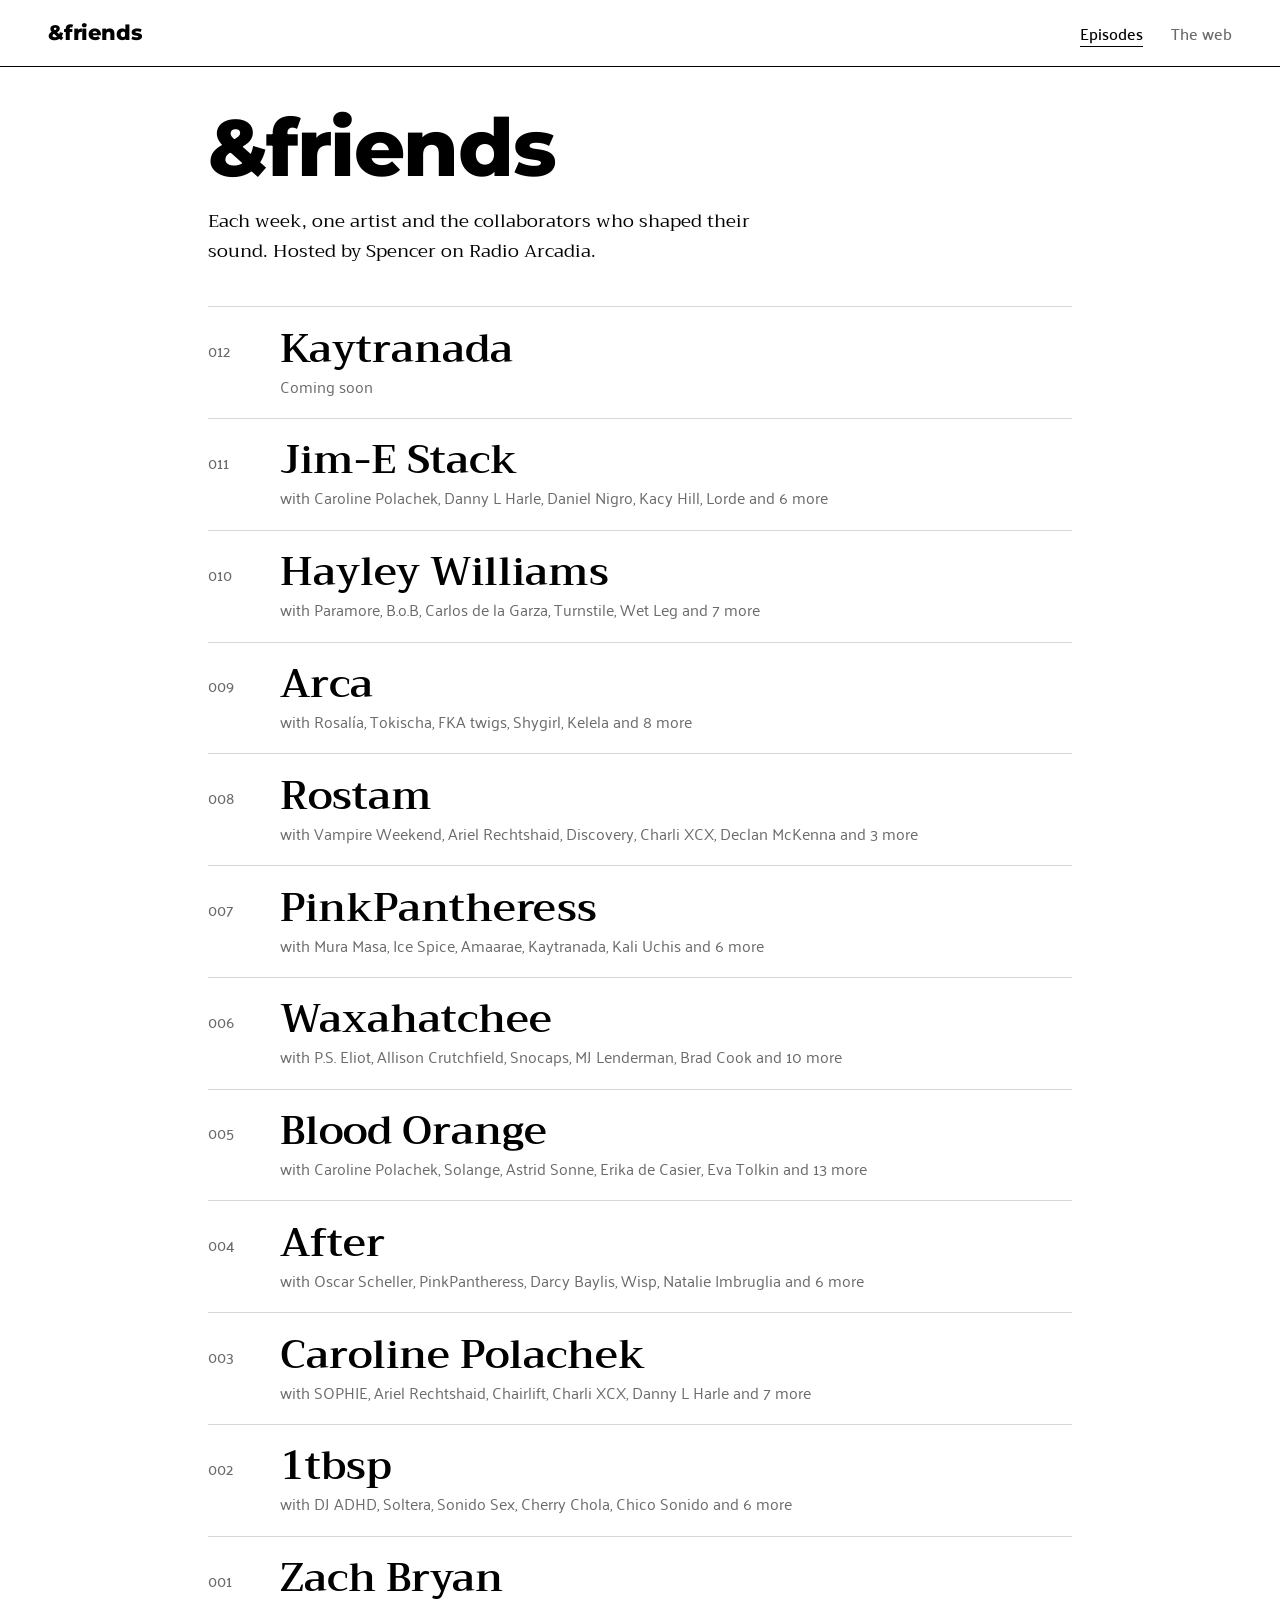
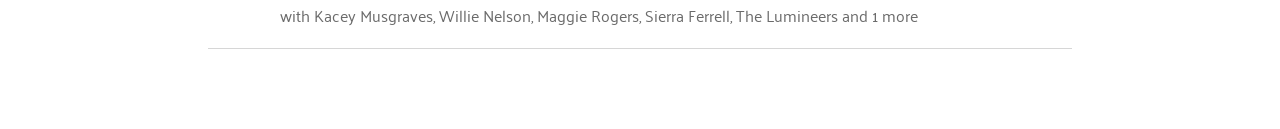
==== index.html @ b0871b99 "Add files via upload" ====
<!doctype html><html lang="en"><head><meta charset="utf-8"><meta name="viewport" content="width=device-width,initial-scale=1"><link rel="preconnect" href="https://fonts.googleapis.com"><link href="https://fonts.googleapis.com/css2?family=Montserrat:wght@800&family=Palanquin:wght@400;500;600&family=Trirong:ital,wght@0,400;0,600;1,400&display=swap" rel="stylesheet"><link rel="stylesheet" href="style.css"><title>&amp;friends</title></head><body><header><a class="logo" href="index.html">&amp;friends</a><a class="nav" href="index.html" aria-current="page">Episodes</a><a class="nav" href="web.html">The web</a></header><main><h1>&amp;friends</h1><p class="lede">Each week, one artist and the collaborators who shaped their sound. Hosted by Spencer on Radio Arcadia.</p><ol id="list"></ol></main><script src="data.js"></script><script src="common.js"></script><script>
document.getElementById("list").innerHTML=[...EPISODES].reverse().map(e=>{const p=epPeople(e);
return `<li><a href="episode.html?id=${e.id}"><span class="num">${pad(e.id)}</span><span class="name">${e.artist}</span><span class="with">${p.length?"with "+p.slice(0,5).join(", ")+(p.length>5?" and "+(p.length-5)+" more":""):"Coming soon"}</span></a></li>`}).join("");
</script></body></html>
---- style.css ----
/* Fonts: Montserrat = top level (page titles, logo), Trirong = mid level (headings, episode names, song titles),
   Palanquin = smallest level (body text, menu, details). Change the three names here to swap fonts. */
:root{
  --bg:#fff; --ink:#000; --dim:#6b6b6b; --line:#d6d6d6; --rule:#000;
  --top:"Montserrat",system-ui,sans-serif;
  --mid:"Trirong",Georgia,serif;
  --small:"Palanquin",system-ui,sans-serif;
}
*{box-sizing:border-box}
body{margin:0;background:var(--bg);color:var(--ink);font:400 1.05rem/1.6 var(--small)}
a{color:inherit}
:focus-visible{outline:2px solid var(--ink);outline-offset:3px}

header{display:flex;gap:1.75rem;align-items:baseline;padding:1.2rem clamp(1rem,4vw,3rem);border-bottom:1px solid var(--rule)}
header .logo{font:800 1.3rem var(--top);text-decoration:none;margin-right:auto;letter-spacing:-.01em}
header a.nav{font:500 1rem var(--small);color:var(--dim);text-decoration:none}
header a.nav:hover{color:var(--ink)}
header a.nav[aria-current]{color:var(--ink);text-decoration:underline;text-underline-offset:.35em;text-decoration-thickness:1px}

main{max-width:60rem;margin:0 auto;padding:2.5rem clamp(1rem,4vw,3rem) 5rem}
h1{font:800 clamp(2.4rem,8vw,5rem)/1.02 var(--top);letter-spacing:-.02em;margin:0 0 1rem}
h2{font:600 1.5rem/1.2 var(--mid);margin:2.2rem 0 .8rem}
.lede{font:400 1.15rem/1.6 var(--mid);color:var(--ink);max-width:36rem}
.hint{font:500 .95rem var(--small);color:var(--dim)}

#list{list-style:none;padding:0;margin:2.5rem 0 0;border-bottom:1px solid var(--line)}
#list a{display:grid;grid-template-columns:3.5rem 1fr;gap:0 1rem;padding:1.15rem 0;border-top:1px solid var(--line);text-decoration:none}
#list a:hover .name{text-decoration:underline;text-underline-offset:.15em;text-decoration-thickness:1px}
#list .num{font:500 .95rem var(--small);color:var(--dim);padding-top:.65rem}
#list .name{font:600 clamp(1.6rem,5vw,2.5rem)/1.15 var(--mid)}
#list .with{font:400 .98rem var(--small);color:var(--dim);grid-column:2}

.embed{border:1px dashed #999;padding:2rem;color:var(--dim);margin:1.5rem 0}
.embed.live{padding:0;border:0}
.embed iframe{width:100%;border:0}

.tracks{padding-left:1.4rem}
.tracks li{margin:.7rem 0}
.tracks b{font:600 1.1rem var(--mid)}
.tracks .by{color:var(--ink)}
.tracks small{color:var(--dim);display:block;font-size:.9rem}
.tracks em{color:var(--dim);font-style:italic;font-size:.92rem;display:block}

.collabs{list-style:none;padding:0}
.collabs li{padding:.55rem 0;border-top:1px solid var(--line)}
.collabs a{font-weight:600}
.collabs span{color:var(--dim)}
.pager{display:flex;justify-content:space-between;margin-top:3rem;padding-top:1rem;border-top:1px solid var(--rule)}

.tools{display:flex;gap:1rem;align-items:center;margin:1rem 0}
.tools input{background:#fff;border:1px solid var(--rule);color:var(--ink);padding:.5rem .8rem;font:inherit;border-radius:0;min-width:14rem}
#web{display:block;width:100%;height:75vh;min-height:460px;border-top:1px solid var(--line);border-bottom:1px solid var(--line)}
#panel{padding:1rem 0;min-height:7rem}
#panel h2{margin-top:.4rem}
#panel p{margin:.2rem 0}
#panel .list{columns:2 16rem;margin-top:.5rem}
#panel .list p{color:var(--dim)}
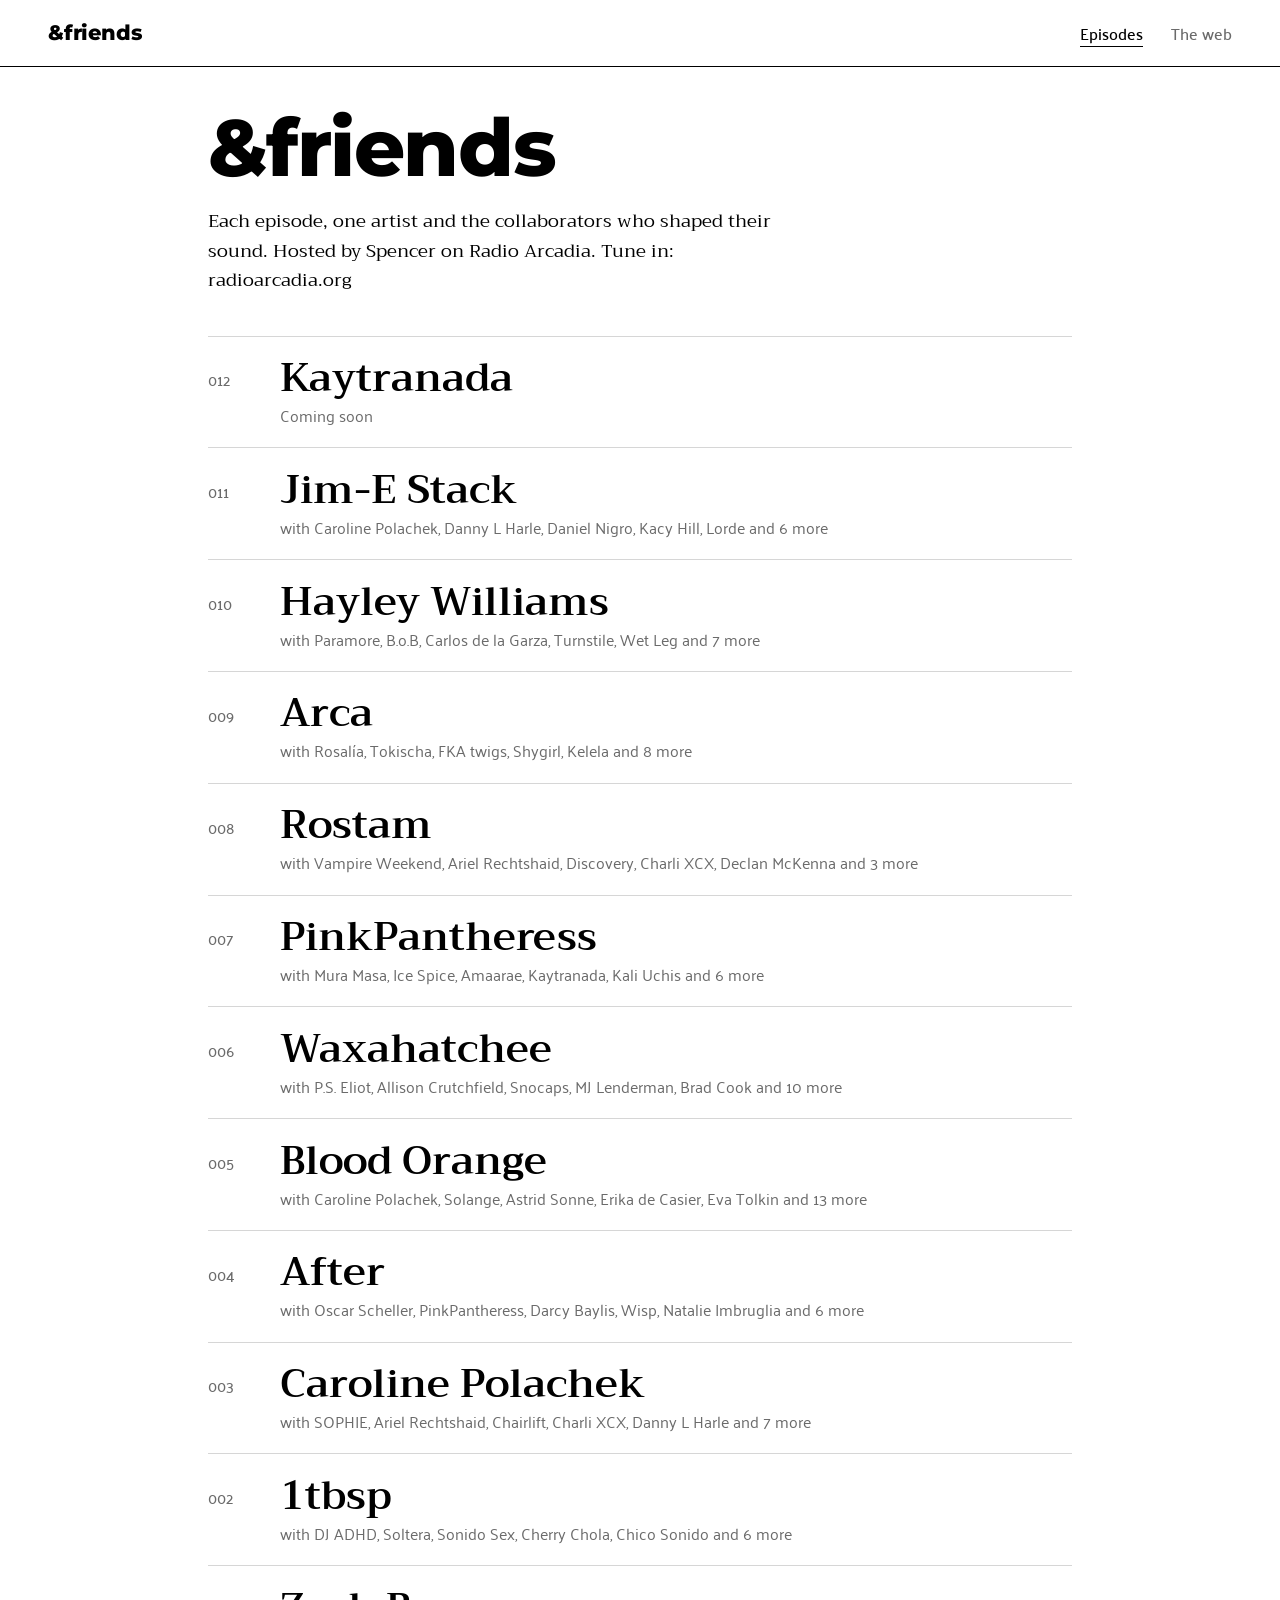
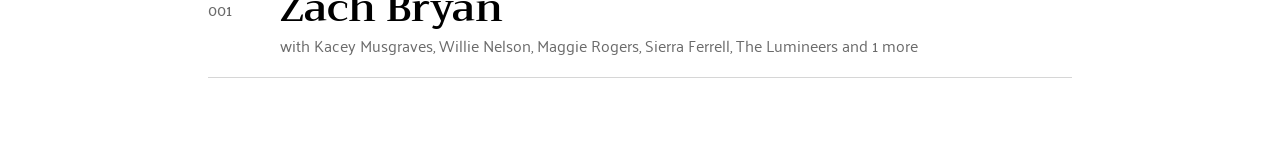
==== commit 05f8e0b0: "Update index.html" ====
--- a/index.html
+++ b/index.html
@@ -1,4 +1,5 @@
-<!doctype html><html lang="en"><head><meta charset="utf-8"><meta name="viewport" content="width=device-width,initial-scale=1"><link rel="preconnect" href="https://fonts.googleapis.com"><link href="https://fonts.googleapis.com/css2?family=Montserrat:wght@800&family=Palanquin:wght@400;500;600&family=Trirong:ital,wght@0,400;0,600;1,400&display=swap" rel="stylesheet"><link rel="stylesheet" href="style.css"><title>&amp;friends</title></head><body><header><a class="logo" href="index.html">&amp;friends</a><a class="nav" href="index.html" aria-current="page">Episodes</a><a class="nav" href="web.html">The web</a></header><main><h1>&amp;friends</h1><p class="lede">Each week, one artist and the collaborators who shaped their sound. Hosted by Spencer on Radio Arcadia.</p><ol id="list"></ol></main><script src="data.js"></script><script src="common.js"></script><script>
+<!doctype html><html lang="en"><head><meta charset="utf-8"><meta name="viewport" content="width=device-width,initial-scale=1"><link rel="preconnect" href="https://fonts.googleapis.com"><link href="https://fonts.googleapis.com/css2?family=Montserrat:wght@800&family=Palanquin:wght@400;500;600&family=Trirong:ital,wght@0,400;0,600;1,400&display=swap" rel="stylesheet"><link rel="stylesheet" href="style.css"><title>&amp;friends</title></head><body><header><a class="logo" href="index.html">&amp;friends</a><a class="nav" href="index.html" aria-current="page">Episodes</a><a class="nav" href="web.html">The web</a></header><main><h1>&amp;friends</h1><p class="lede">Each episode, one artist and the collaborators who shaped their sound. Hosted by Spencer on Radio Arcadia.
+Tune in: radioarcadia.org</p><ol id="list"></ol></main><script src="data.js"></script><script src="common.js"></script><script>
 document.getElementById("list").innerHTML=[...EPISODES].reverse().map(e=>{const p=epPeople(e);
 return `<li><a href="episode.html?id=${e.id}"><span class="num">${pad(e.id)}</span><span class="name">${e.artist}</span><span class="with">${p.length?"with "+p.slice(0,5).join(", ")+(p.length>5?" and "+(p.length-5)+" more":""):"Coming soon"}</span></a></li>`}).join("");
 </script></body></html>
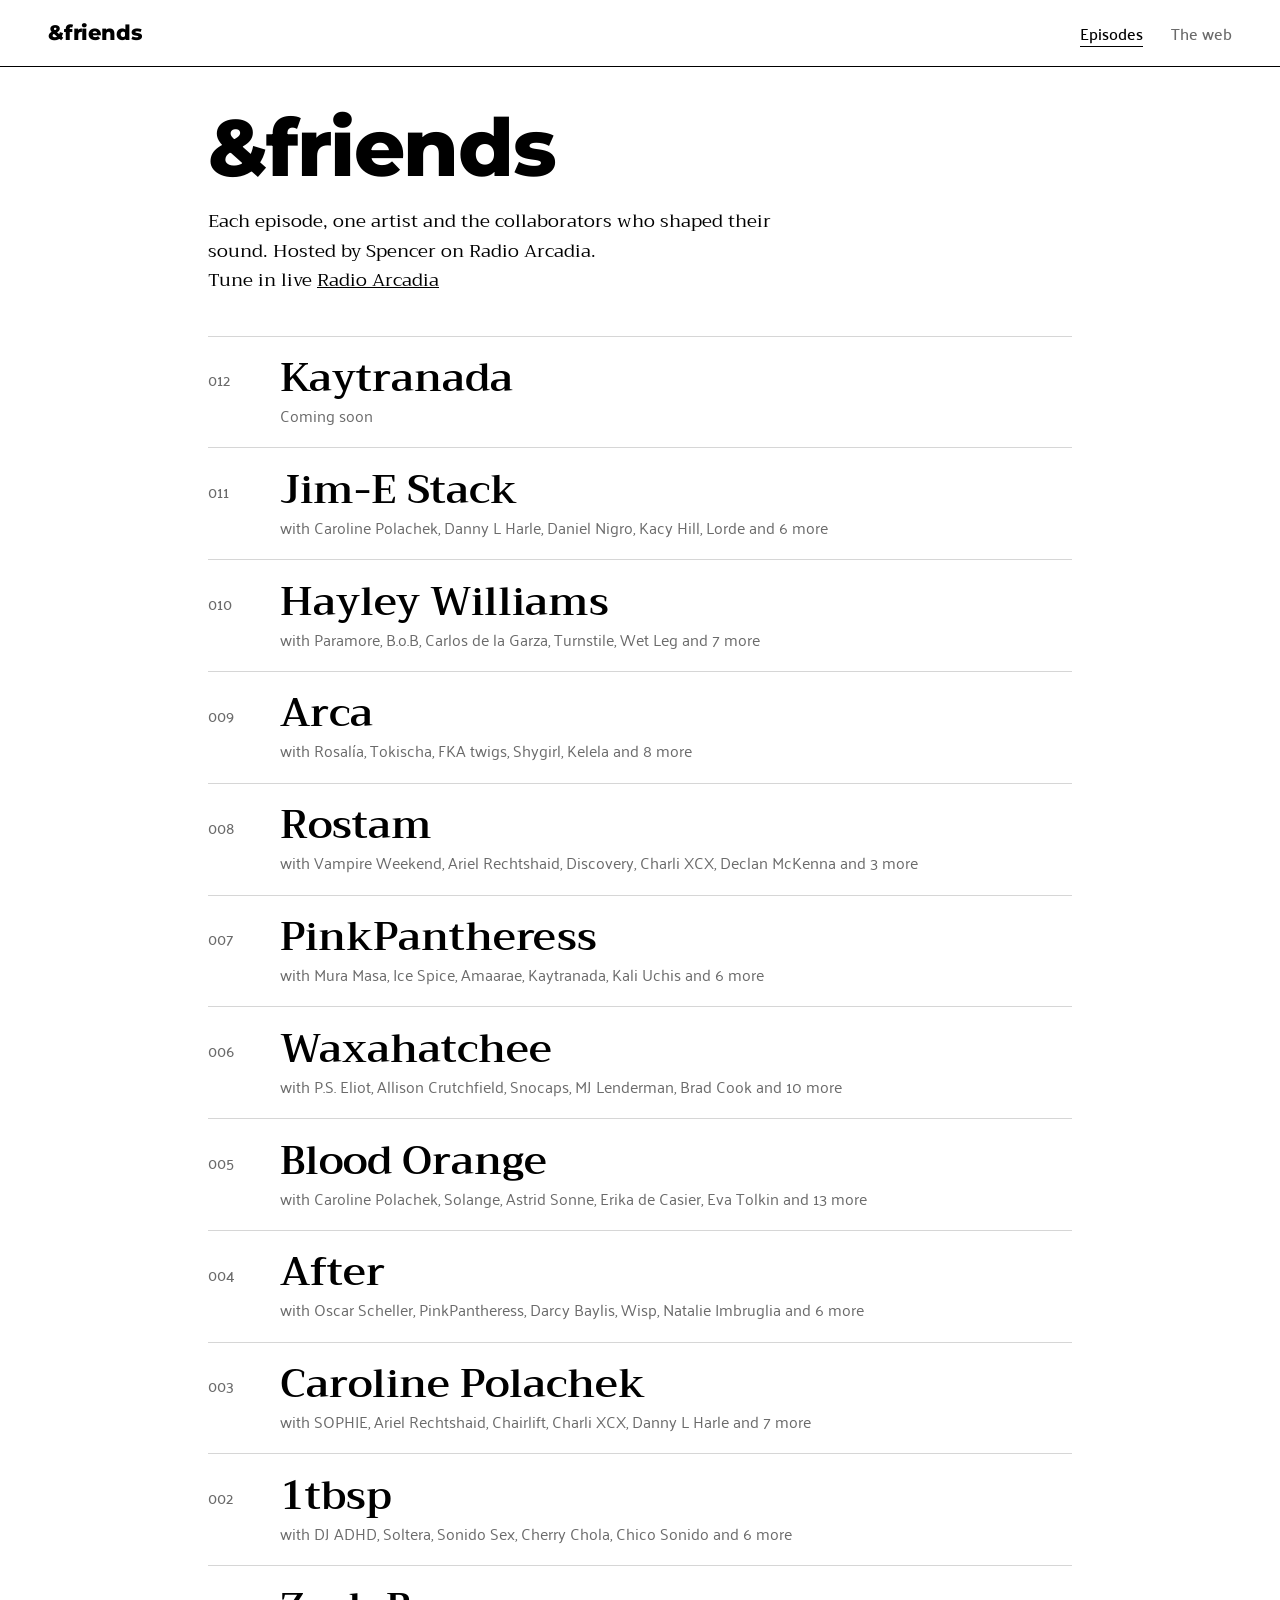
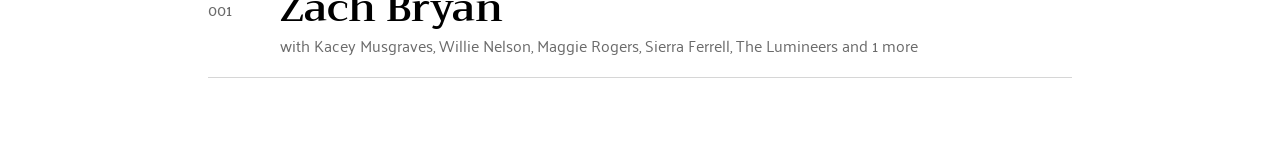
==== commit d4d76cc0: "Update index.html" ====
--- a/index.html
+++ b/index.html
@@ -1,5 +1,8 @@
-<!doctype html><html lang="en"><head><meta charset="utf-8"><meta name="viewport" content="width=device-width,initial-scale=1"><link rel="preconnect" href="https://fonts.googleapis.com"><link href="https://fonts.googleapis.com/css2?family=Montserrat:wght@800&family=Palanquin:wght@400;500;600&family=Trirong:ital,wght@0,400;0,600;1,400&display=swap" rel="stylesheet"><link rel="stylesheet" href="style.css"><title>&amp;friends</title></head><body><header><a class="logo" href="index.html">&amp;friends</a><a class="nav" href="index.html" aria-current="page">Episodes</a><a class="nav" href="web.html">The web</a></header><main><h1>&amp;friends</h1><p class="lede">Each episode, one artist and the collaborators who shaped their sound. Hosted by Spencer on Radio Arcadia.
-Tune in: radioarcadia.org</p><ol id="list"></ol></main><script src="data.js"></script><script src="common.js"></script><script>
+<!doctype html><html 
+    lang="en"><head><meta charset="utf-8"><meta 
+    name="viewport" content="width=device-width,initial-scale=1"><link rel="preconnect" href="https://fonts.googleapis.com"><link href="https://fonts.googleapis.com/css2?family=Montserrat:wght@800&family=Palanquin:wght@400;500;600&family=Trirong:ital,wght@0,400;0,600;1,400&display=swap" rel="stylesheet"><link rel="stylesheet" 
+    href="style.css"><title>&amp;friends</title></head><body><header><a class="logo" href="index.html">&amp;friends</a><a class="nav" href="index.html" aria-current="page">Episodes</a><a class="nav" href="web.html">The web</a></header><main><h1>&amp;friends</h1><p 
+    class="lede">Each episode, one artist and the collaborators who shaped their sound. Hosted by Spencer on Radio Arcadia. <br>Tune in live <a href="https://radioarcadia.org">Radio Arcadia</p><ol id="list"></ol></main><script src="data.js"></script><script src="common.js"></script><script>
 document.getElementById("list").innerHTML=[...EPISODES].reverse().map(e=>{const p=epPeople(e);
 return `<li><a href="episode.html?id=${e.id}"><span class="num">${pad(e.id)}</span><span class="name">${e.artist}</span><span class="with">${p.length?"with "+p.slice(0,5).join(", ")+(p.length>5?" and "+(p.length-5)+" more":""):"Coming soon"}</span></a></li>`}).join("");
 </script></body></html>
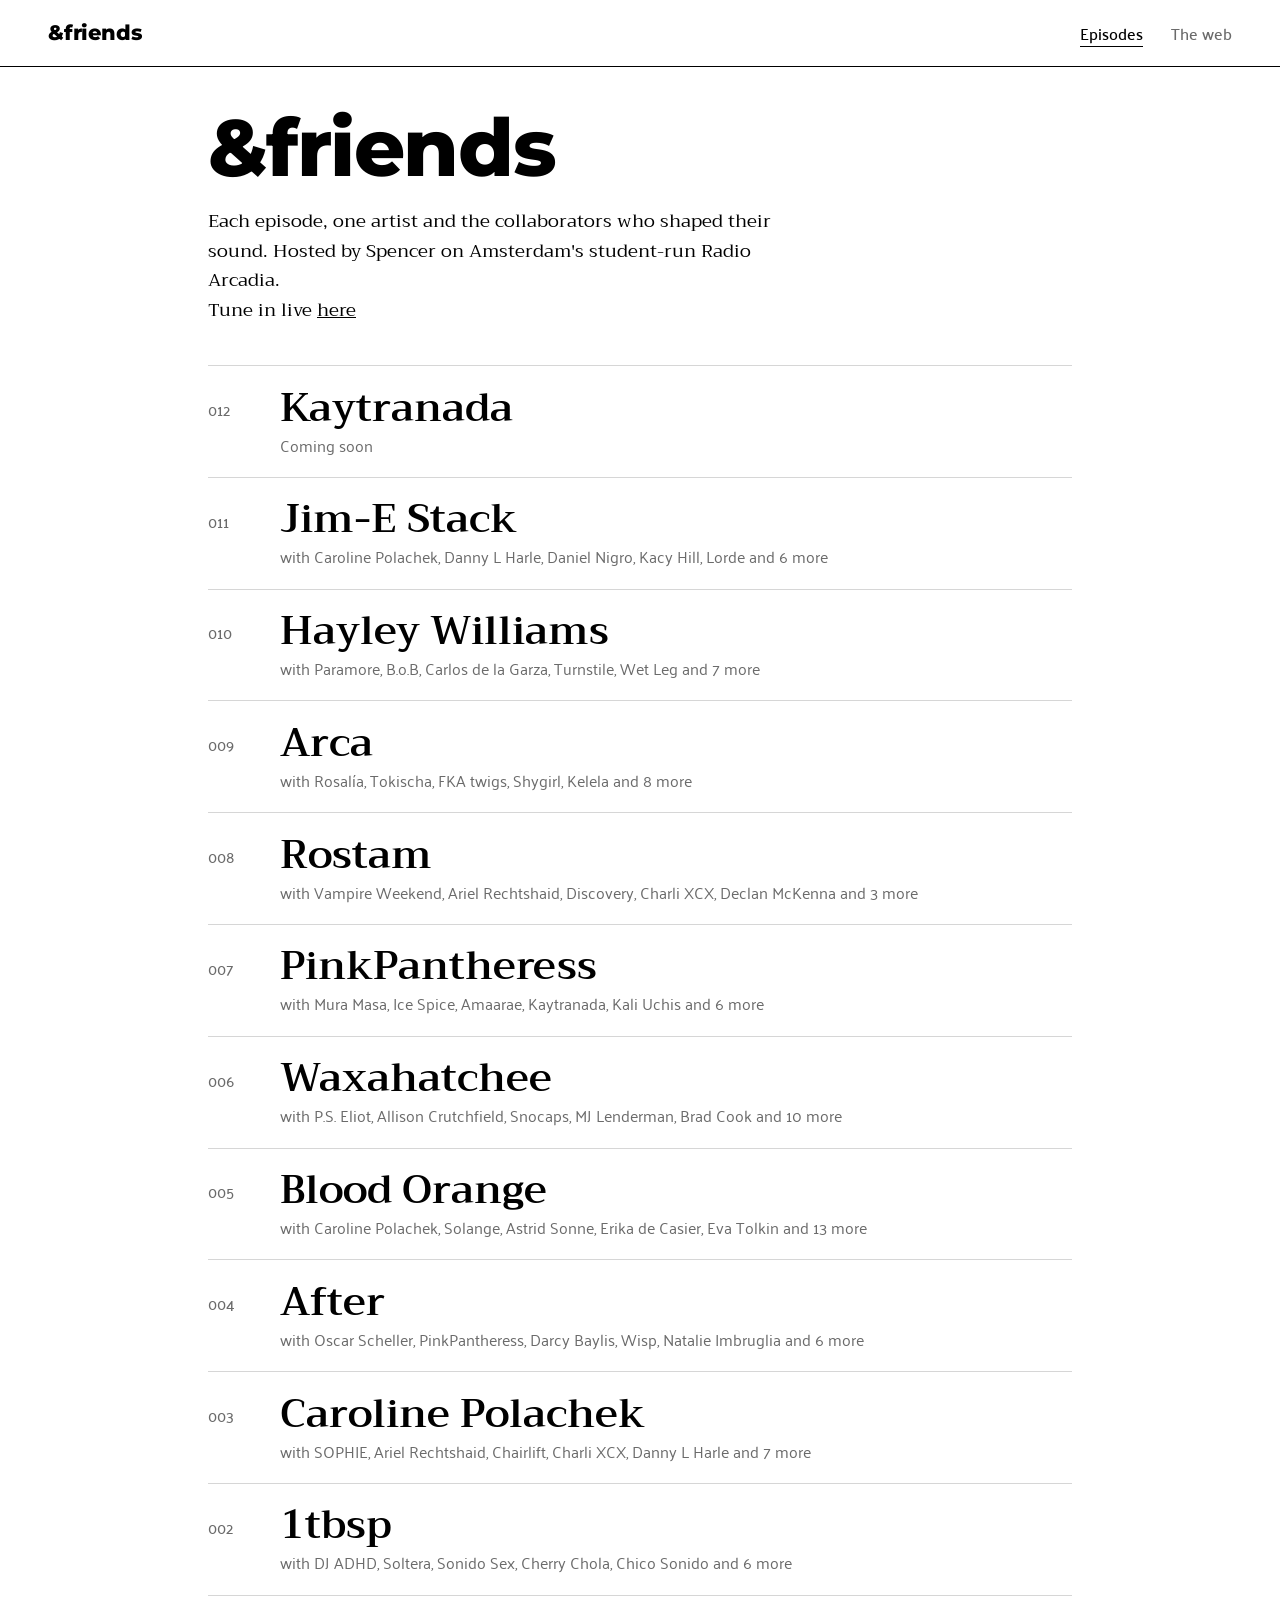
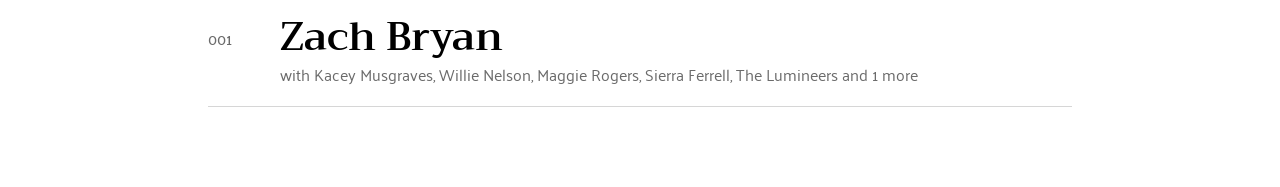
==== commit 37634fc8: "Modify episode description and link in index.html Updated the episode description and link text." ====
--- a/index.html
+++ b/index.html
@@ -2,7 +2,7 @@
     lang="en"><head><meta charset="utf-8"><meta 
     name="viewport" content="width=device-width,initial-scale=1"><link rel="preconnect" href="https://fonts.googleapis.com"><link href="https://fonts.googleapis.com/css2?family=Montserrat:wght@800&family=Palanquin:wght@400;500;600&family=Trirong:ital,wght@0,400;0,600;1,400&display=swap" rel="stylesheet"><link rel="stylesheet" 
     href="style.css"><title>&amp;friends</title></head><body><header><a class="logo" href="index.html">&amp;friends</a><a class="nav" href="index.html" aria-current="page">Episodes</a><a class="nav" href="web.html">The web</a></header><main><h1>&amp;friends</h1><p 
-    class="lede">Each episode, one artist and the collaborators who shaped their sound. Hosted by Spencer on Radio Arcadia. <br>Tune in live <a href="https://radioarcadia.org">Radio Arcadia</p><ol id="list"></ol></main><script src="data.js"></script><script src="common.js"></script><script>
+    class="lede">Each episode, one artist and the collaborators who shaped their sound. Hosted by Spencer on Amsterdam's student-run Radio Arcadia. <br>Tune in live <a href="https://radioarcadia.org">here</p><ol id="list"></ol></main><script src="data.js"></script><script src="common.js"></script><script>
 document.getElementById("list").innerHTML=[...EPISODES].reverse().map(e=>{const p=epPeople(e);
 return `<li><a href="episode.html?id=${e.id}"><span class="num">${pad(e.id)}</span><span class="name">${e.artist}</span><span class="with">${p.length?"with "+p.slice(0,5).join(", ")+(p.length>5?" and "+(p.length-5)+" more":""):"Coming soon"}</span></a></li>`}).join("");
 </script></body></html>
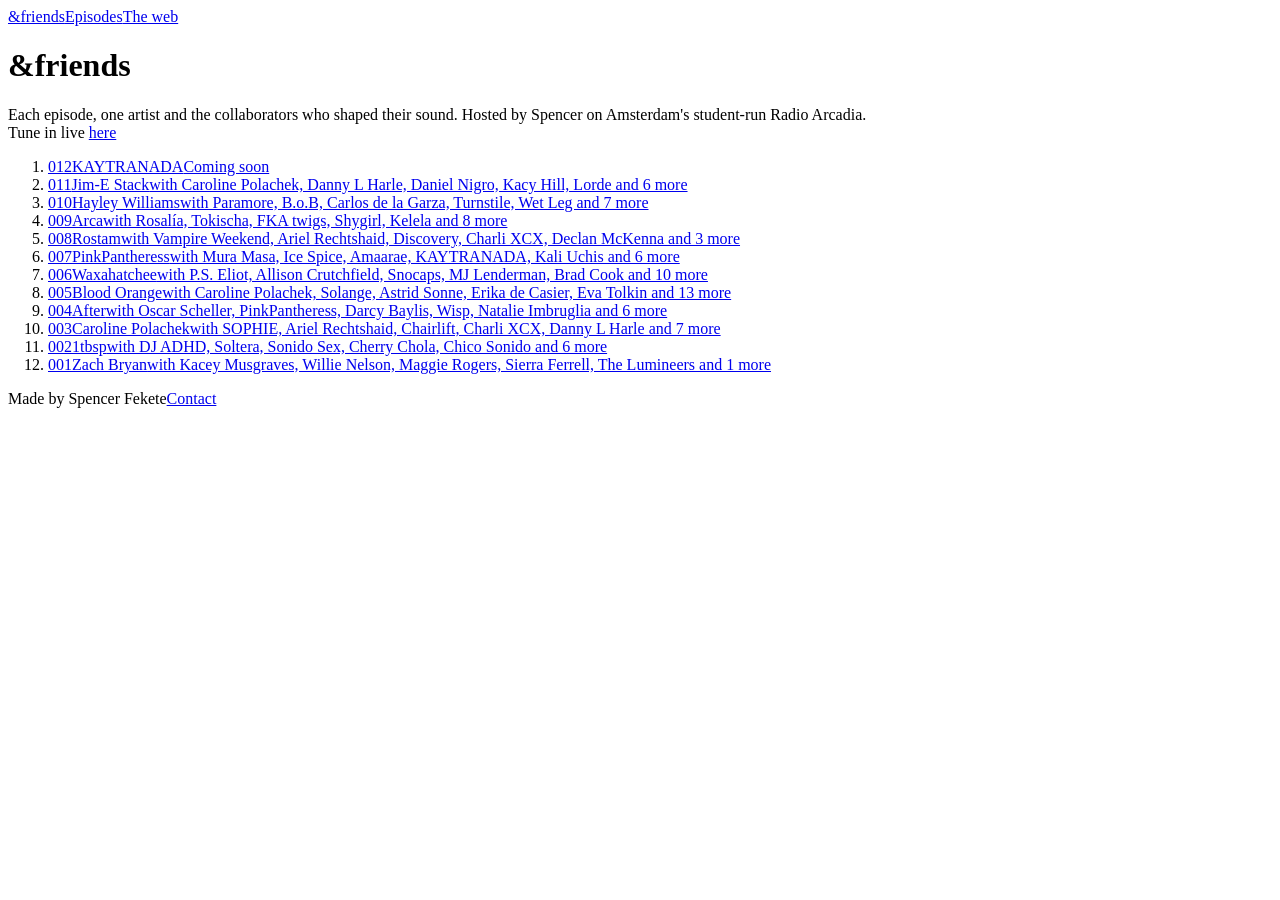
==== commit 1f3e374f: "Rename index2.html to index.html" ====
--- a/index.html
+++ b/index.html
@@ -2,7 +2,7 @@
     lang="en"><head><meta charset="utf-8"><meta 
     name="viewport" content="width=device-width,initial-scale=1"><link rel="preconnect" href="https://fonts.googleapis.com"><link href="https://fonts.googleapis.com/css2?family=Montserrat:wght@800&family=Palanquin:wght@400;500;600&family=Trirong:ital,wght@0,400;0,600;1,400&display=swap" rel="stylesheet"><link rel="stylesheet" 
     href="style.css"><title>&amp;friends</title></head><body><header><a class="logo" href="index.html">&amp;friends</a><a class="nav" href="index.html" aria-current="page">Episodes</a><a class="nav" href="web.html">The web</a></header><main><h1>&amp;friends</h1><p 
-    class="lede">Each episode, one artist and the collaborators who shaped their sound. Hosted by Spencer on Amsterdam's student-run Radio Arcadia. <br>Tune in live <a href="https://radioarcadia.org">here</p><ol id="list"></ol></main><script src="data.js"></script><script src="common.js"></script><script>
+    class="lede">Each episode, one artist and the collaborators who shaped their sound. Hosted by Spencer on Amsterdam's student-run Radio Arcadia. <br>Tune in live <a href="https://radioarcadia.org">here</a></p><ol id="list"></ol></main><script src="data.js"></script><script src="common.js"></script><script>
 document.getElementById("list").innerHTML=[...EPISODES].reverse().map(e=>{const p=epPeople(e);
 return `<li><a href="episode.html?id=${e.id}"><span class="num">${pad(e.id)}</span><span class="name">${e.artist}</span><span class="with">${p.length?"with "+p.slice(0,5).join(", ")+(p.length>5?" and "+(p.length-5)+" more":""):"Coming soon"}</span></a></li>`}).join("");
 </script></body></html>
